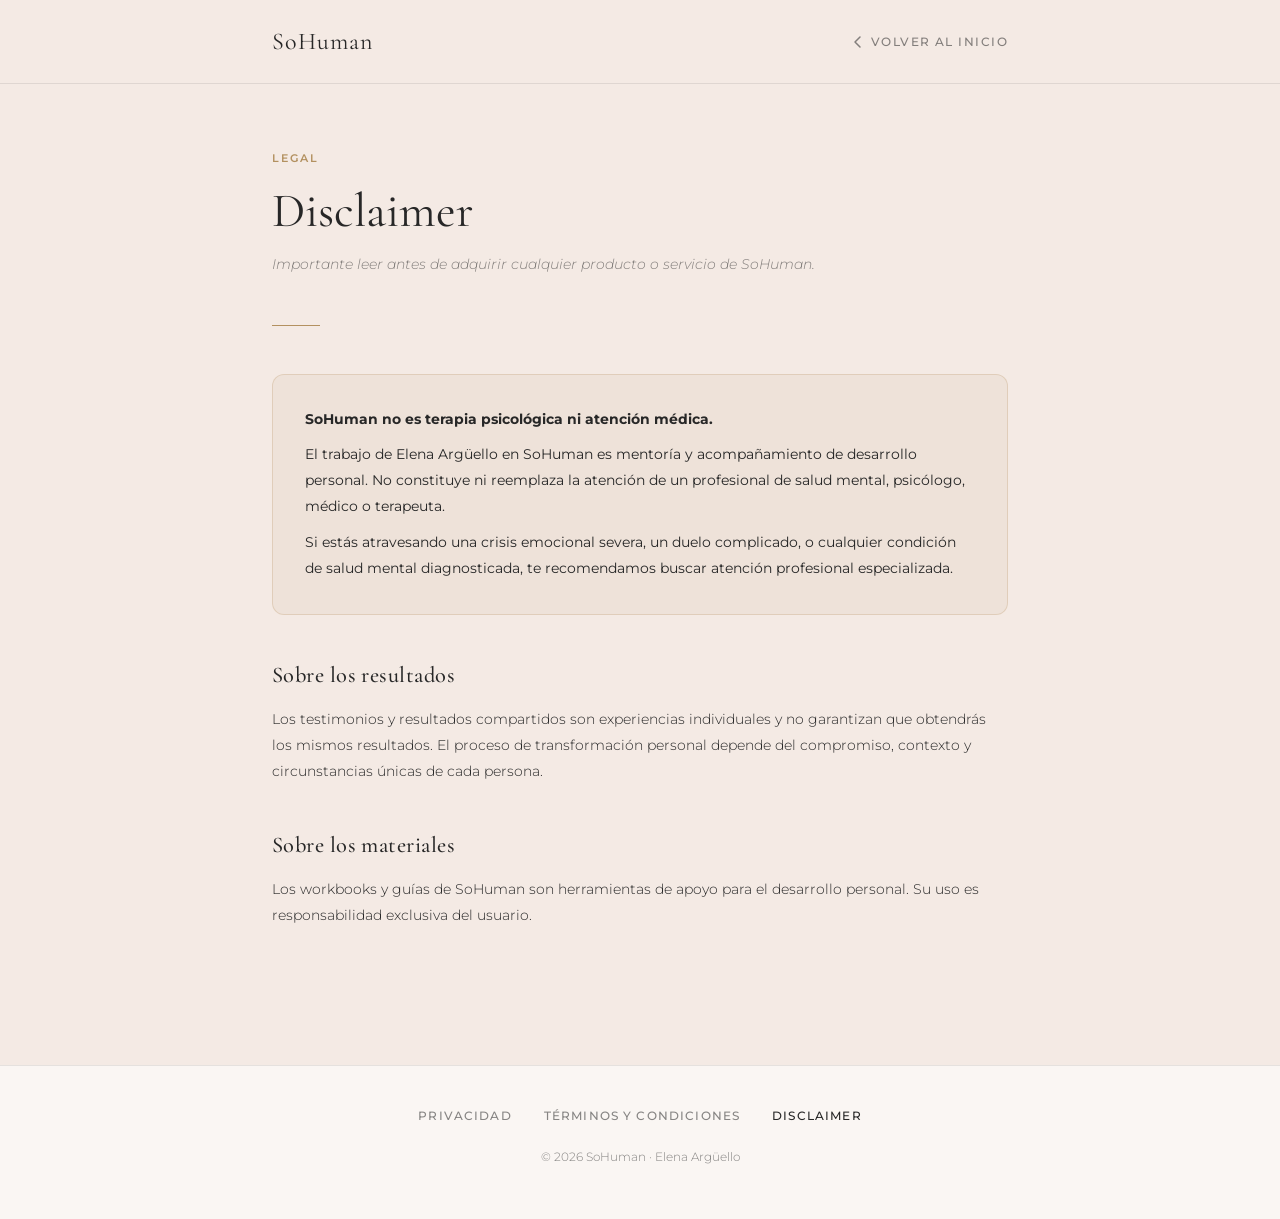
==== disclaimer/index.html @ 0a7062db "Create index.html" ====
<!DOCTYPE html>
<html lang="es">
<head>
  <meta charset="UTF-8" />
  <meta name="viewport" content="width=device-width, initial-scale=1.0" />
  <title>Disclaimer — SoHuman</title>
  <link rel="icon" type="image/png" href="/propuesta-2/favicon.png" />
  <meta name="robots" content="noindex" />
  <link rel="preconnect" href="https://fonts.googleapis.com" />
  <link rel="preconnect" href="https://fonts.gstatic.com" crossorigin />
  <link href="https://fonts.googleapis.com/css2?family=Cormorant+Garamond:ital,wght@0,300;0,400;0,500;1,300;1,400;1,500&family=Montserrat:wght@300;400;500;600&display=swap" rel="stylesheet" />
  <style>
    *, *::before, *::after { box-sizing: border-box; margin: 0; padding: 0; }
    :root {
      --cream: #F4EAE4;
      --cream-light: #faf6f3;
      --gold: #b39160;
      --ink: #272727;
      --serif: 'Cormorant Garamond', Georgia, serif;
      --sans: 'Montserrat', Arial, sans-serif;
      --muted: rgba(39,39,39,.55);
    }
    html { scroll-behavior: smooth; }
    body {
      font-family: var(--sans);
      background: var(--cream);
      color: var(--ink);
      line-height: 1.8;
      font-size: 1rem;
    }
    a { color: inherit; text-decoration: none; }
    img { display: block; max-width: 100%; }

    /* ── Navbar ── */
    .nav {
      background: var(--cream);
      border-bottom: 1px solid rgba(39,39,39,.1);
      position: sticky;
      top: 0;
      z-index: 100;
    }
    .nav-inner {
      max-width: 800px;
      margin: 0 auto;
      padding: 1.25rem 2rem;
      display: flex;
      align-items: center;
      justify-content: space-between;
    }
    .nav-logo {
      font-family: var(--serif);
      font-size: 1.5rem;
      font-weight: 400;
      letter-spacing: .04em;
      color: var(--ink);
    }
    .nav-back {
      font-family: var(--sans);
      font-size: .75rem;
      font-weight: 500;
      letter-spacing: .12em;
      text-transform: uppercase;
      color: var(--muted);
      display: flex;
      align-items: center;
      gap: .4rem;
      transition: color .2s;
    }
    .nav-back:hover { color: var(--ink); }
    .nav-back svg { width: 14px; height: 14px; }

    /* ── Content ── */
    .page {
      max-width: 800px;
      margin: 0 auto;
      padding: 4rem 2rem 6rem;
    }
    .page-label {
      font-family: var(--sans);
      font-size: .7rem;
      font-weight: 600;
      letter-spacing: .18em;
      text-transform: uppercase;
      color: var(--gold);
      margin-bottom: 1rem;
    }
    .page-title {
      font-family: var(--serif);
      font-size: clamp(2rem, 5vw, 3rem);
      font-weight: 400;
      line-height: 1.15;
      color: var(--ink);
      margin-bottom: .75rem;
    }
    .page-intro {
      font-family: var(--sans);
      font-size: .88rem;
      font-weight: 300;
      color: var(--muted);
      font-style: italic;
      margin-bottom: 3rem;
    }
    .divider {
      width: 48px;
      height: 1px;
      background: var(--gold);
      margin-bottom: 3rem;
    }

    /* ── Sections ── */
    .section-block {
      margin-bottom: 2.5rem;
    }
    h2 {
      font-family: var(--serif);
      font-size: 1.4rem;
      font-weight: 500;
      color: var(--ink);
      margin-bottom: .75rem;
      letter-spacing: .02em;
    }
    p {
      font-size: .9rem;
      font-weight: 300;
      color: var(--ink);
      margin-bottom: .75rem;
    }

    /* ── Main callout ── */
    .callout-main {
      background: rgba(179,145,96,.08);
      border: 1px solid rgba(179,145,96,.25);
      border-radius: 12px;
      padding: 2rem 2rem;
      margin-bottom: 2.5rem;
    }
    .callout-main p {
      font-size: .9rem;
      font-weight: 400;
      margin-bottom: 0;
    }
    .callout-main p + p {
      margin-top: .6rem;
    }

    /* ── Footer ── */
    .footer {
      border-top: 1px solid rgba(39,39,39,.1);
      background: var(--cream-light);
    }
    .footer-inner {
      max-width: 800px;
      margin: 0 auto;
      padding: 2.5rem 2rem;
      display: flex;
      flex-direction: column;
      gap: 1.25rem;
      align-items: center;
      text-align: center;
    }
    .footer-legal {
      display: flex;
      gap: 2rem;
      flex-wrap: wrap;
      justify-content: center;
    }
    .footer-legal a {
      font-family: var(--sans);
      font-size: .72rem;
      font-weight: 500;
      letter-spacing: .1em;
      text-transform: uppercase;
      color: var(--muted);
      transition: color .2s;
    }
    .footer-legal a:hover,
    .footer-legal a[aria-current="page"] { color: var(--ink); }
    .footer-copy {
      font-family: var(--sans);
      font-size: .72rem;
      color: var(--muted);
    }

    @media (max-width: 600px) {
      .page { padding: 2.5rem 1.25rem 4rem; }
      .nav-inner { padding: 1rem 1.25rem; }
      .callout-main { padding: 1.5rem 1.25rem; }
    }
  </style>
</head>
<body>

  <nav class="nav">
    <div class="nav-inner">
      <a href="/" class="nav-logo">SoHuman</a>
      <a href="/" class="nav-back">
        <svg viewBox="0 0 14 14" fill="none" xmlns="http://www.w3.org/2000/svg">
          <path d="M9 2L4 7L9 12" stroke="currentColor" stroke-width="1.5" stroke-linecap="round" stroke-linejoin="round"/>
        </svg>
        Volver al inicio
      </a>
    </div>
  </nav>

  <main class="page">
    <p class="page-label">Legal</p>
    <h1 class="page-title">Disclaimer</h1>
    <p class="page-intro">Importante leer antes de adquirir cualquier producto o servicio de SoHuman.</p>
    <div class="divider"></div>

    <div class="callout-main">
      <p><strong>SoHuman no es terapia psicológica ni atención médica.</strong></p>
      <p>El trabajo de Elena Argüello en SoHuman es mentoría y acompañamiento de desarrollo personal. No constituye ni reemplaza la atención de un profesional de salud mental, psicólogo, médico o terapeuta.</p>
      <p>Si estás atravesando una crisis emocional severa, un duelo complicado, o cualquier condición de salud mental diagnosticada, te recomendamos buscar atención profesional especializada.</p>
    </div>

    <div class="section-block">
      <h2>Sobre los resultados</h2>
      <p>Los testimonios y resultados compartidos son experiencias individuales y no garantizan que obtendrás los mismos resultados. El proceso de transformación personal depende del compromiso, contexto y circunstancias únicas de cada persona.</p>
    </div>

    <div class="section-block">
      <h2>Sobre los materiales</h2>
      <p>Los workbooks y guías de SoHuman son herramientas de apoyo para el desarrollo personal. Su uso es responsabilidad exclusiva del usuario.</p>
    </div>
  </main>

  <footer class="footer">
    <div class="footer-inner">
      <nav class="footer-legal" aria-label="Legal">
        <a href="/privacidad/">Privacidad</a>
        <a href="/terminos/">Términos y Condiciones</a>
        <a href="/disclaimer/" aria-current="page">Disclaimer</a>
      </nav>
      <p class="footer-copy">© 2026 SoHuman · Elena Argüello</p>
    </div>
  </footer>

</body>
</html>
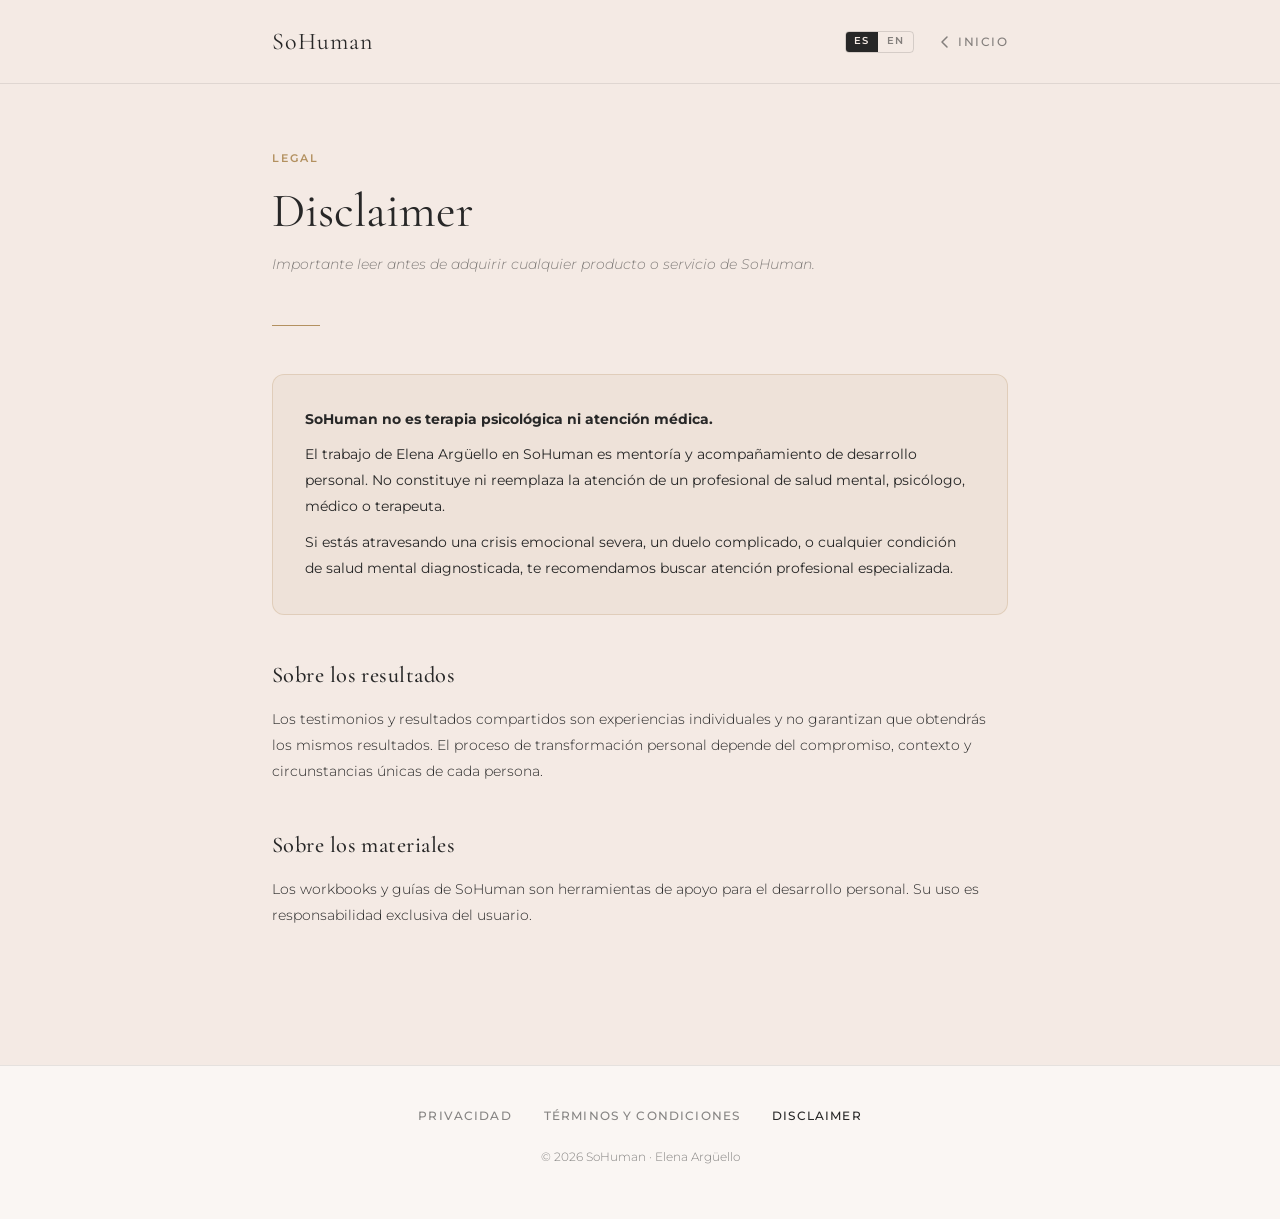
==== commit e21f2178: "Update index.html" ====
--- a/disclaimer/index.html
+++ b/disclaimer/index.html
@@ -21,165 +21,46 @@
       --muted: rgba(39,39,39,.55);
     }
     html { scroll-behavior: smooth; }
-    body {
-      font-family: var(--sans);
-      background: var(--cream);
-      color: var(--ink);
-      line-height: 1.8;
-      font-size: 1rem;
-    }
+    body { font-family: var(--sans); background: var(--cream); color: var(--ink); line-height: 1.8; font-size: 1rem; }
     a { color: inherit; text-decoration: none; }
     img { display: block; max-width: 100%; }
 
-    /* ── Navbar ── */
-    .nav {
-      background: var(--cream);
-      border-bottom: 1px solid rgba(39,39,39,.1);
-      position: sticky;
-      top: 0;
-      z-index: 100;
-    }
-    .nav-inner {
-      max-width: 800px;
-      margin: 0 auto;
-      padding: 1.25rem 2rem;
-      display: flex;
-      align-items: center;
-      justify-content: space-between;
-    }
-    .nav-logo {
-      font-family: var(--serif);
-      font-size: 1.5rem;
-      font-weight: 400;
-      letter-spacing: .04em;
-      color: var(--ink);
-    }
-    .nav-back {
-      font-family: var(--sans);
-      font-size: .75rem;
-      font-weight: 500;
-      letter-spacing: .12em;
-      text-transform: uppercase;
-      color: var(--muted);
-      display: flex;
-      align-items: center;
-      gap: .4rem;
-      transition: color .2s;
-    }
+    .nav { background: var(--cream); border-bottom: 1px solid rgba(39,39,39,.1); position: sticky; top: 0; z-index: 100; }
+    .nav-inner { max-width: 800px; margin: 0 auto; padding: 1.25rem 2rem; display: flex; align-items: center; justify-content: space-between; gap: 1rem; }
+    .nav-logo { font-family: var(--serif); font-size: 1.5rem; font-weight: 400; letter-spacing: .04em; color: var(--ink); }
+    .nav-right { display: flex; align-items: center; gap: 1.5rem; }
+    .nav-back { font-family: var(--sans); font-size: .75rem; font-weight: 500; letter-spacing: .12em; text-transform: uppercase; color: var(--muted); display: flex; align-items: center; gap: .4rem; transition: color .2s; }
     .nav-back:hover { color: var(--ink); }
-    .nav-back svg { width: 14px; height: 14px; }
+    .nav-back svg { width: 14px; height: 14px; flex-shrink: 0; }
 
-    /* ── Content ── */
-    .page {
-      max-width: 800px;
-      margin: 0 auto;
-      padding: 4rem 2rem 6rem;
-    }
-    .page-label {
-      font-family: var(--sans);
-      font-size: .7rem;
-      font-weight: 600;
-      letter-spacing: .18em;
-      text-transform: uppercase;
-      color: var(--gold);
-      margin-bottom: 1rem;
-    }
-    .page-title {
-      font-family: var(--serif);
-      font-size: clamp(2rem, 5vw, 3rem);
-      font-weight: 400;
-      line-height: 1.15;
-      color: var(--ink);
-      margin-bottom: .75rem;
-    }
-    .page-intro {
-      font-family: var(--sans);
-      font-size: .88rem;
-      font-weight: 300;
-      color: var(--muted);
-      font-style: italic;
-      margin-bottom: 3rem;
-    }
-    .divider {
-      width: 48px;
-      height: 1px;
-      background: var(--gold);
-      margin-bottom: 3rem;
-    }
+    .lang-switch { display: flex; align-items: center; border: 1px solid rgba(39,39,39,.15); border-radius: 4px; overflow: hidden; }
+    .lang-btn { font-family: var(--sans); font-size: .65rem; font-weight: 600; letter-spacing: .1em; text-transform: uppercase; padding: .3rem .55rem; cursor: pointer; background: none; border: none; color: var(--muted); transition: background .15s, color .15s; line-height: 1; }
+    .lang-btn.active { background: var(--ink); color: var(--cream); }
+    .lang-btn:not(.active):hover { background: rgba(39,39,39,.06); color: var(--ink); }
 
-    /* ── Sections ── */
-    .section-block {
-      margin-bottom: 2.5rem;
-    }
-    h2 {
-      font-family: var(--serif);
-      font-size: 1.4rem;
-      font-weight: 500;
-      color: var(--ink);
-      margin-bottom: .75rem;
-      letter-spacing: .02em;
-    }
-    p {
-      font-size: .9rem;
-      font-weight: 300;
-      color: var(--ink);
-      margin-bottom: .75rem;
-    }
+    .page { max-width: 800px; margin: 0 auto; padding: 4rem 2rem 6rem; }
+    .page-label { font-family: var(--sans); font-size: .7rem; font-weight: 600; letter-spacing: .18em; text-transform: uppercase; color: var(--gold); margin-bottom: 1rem; }
+    .page-title { font-family: var(--serif); font-size: clamp(2rem, 5vw, 3rem); font-weight: 400; line-height: 1.15; color: var(--ink); margin-bottom: .75rem; }
+    .page-intro { font-family: var(--sans); font-size: .88rem; font-weight: 300; color: var(--muted); font-style: italic; margin-bottom: 3rem; }
+    .divider { width: 48px; height: 1px; background: var(--gold); margin-bottom: 3rem; }
 
-    /* ── Main callout ── */
-    .callout-main {
-      background: rgba(179,145,96,.08);
-      border: 1px solid rgba(179,145,96,.25);
-      border-radius: 12px;
-      padding: 2rem 2rem;
-      margin-bottom: 2.5rem;
-    }
-    .callout-main p {
-      font-size: .9rem;
-      font-weight: 400;
-      margin-bottom: 0;
-    }
-    .callout-main p + p {
-      margin-top: .6rem;
-    }
+    .section-block { margin-bottom: 2.5rem; }
+    h2 { font-family: var(--serif); font-size: 1.4rem; font-weight: 500; color: var(--ink); margin-bottom: .75rem; letter-spacing: .02em; }
+    p { font-size: .9rem; font-weight: 300; color: var(--ink); margin-bottom: .75rem; }
 
-    /* ── Footer ── */
-    .footer {
-      border-top: 1px solid rgba(39,39,39,.1);
-      background: var(--cream-light);
-    }
-    .footer-inner {
-      max-width: 800px;
-      margin: 0 auto;
-      padding: 2.5rem 2rem;
-      display: flex;
-      flex-direction: column;
-      gap: 1.25rem;
-      align-items: center;
-      text-align: center;
-    }
-    .footer-legal {
-      display: flex;
-      gap: 2rem;
-      flex-wrap: wrap;
-      justify-content: center;
-    }
-    .footer-legal a {
-      font-family: var(--sans);
-      font-size: .72rem;
-      font-weight: 500;
-      letter-spacing: .1em;
-      text-transform: uppercase;
-      color: var(--muted);
-      transition: color .2s;
-    }
-    .footer-legal a:hover,
-    .footer-legal a[aria-current="page"] { color: var(--ink); }
-    .footer-copy {
-      font-family: var(--sans);
-      font-size: .72rem;
-      color: var(--muted);
-    }
+    .callout-main { background: rgba(179,145,96,.08); border: 1px solid rgba(179,145,96,.25); border-radius: 12px; padding: 2rem; margin-bottom: 2.5rem; }
+    .callout-main p { font-size: .9rem; font-weight: 400; margin-bottom: 0; }
+    .callout-main p + p { margin-top: .6rem; }
+
+    [data-lang] { display: none; }
+    [data-lang].visible { display: block; }
+
+    .footer { border-top: 1px solid rgba(39,39,39,.1); background: var(--cream-light); }
+    .footer-inner { max-width: 800px; margin: 0 auto; padding: 2.5rem 2rem; display: flex; flex-direction: column; gap: 1.25rem; align-items: center; text-align: center; }
+    .footer-legal { display: flex; gap: 2rem; flex-wrap: wrap; justify-content: center; }
+    .footer-legal a { font-family: var(--sans); font-size: .72rem; font-weight: 500; letter-spacing: .1em; text-transform: uppercase; color: var(--muted); transition: color .2s; }
+    .footer-legal a:hover, .footer-legal a[aria-current="page"] { color: var(--ink); }
+    .footer-copy { font-family: var(--sans); font-size: .72rem; color: var(--muted); }
 
     @media (max-width: 600px) {
       .page { padding: 2.5rem 1.25rem 4rem; }
@@ -193,48 +74,99 @@
   <nav class="nav">
     <div class="nav-inner">
       <a href="/" class="nav-logo">SoHuman</a>
-      <a href="/" class="nav-back">
-        <svg viewBox="0 0 14 14" fill="none" xmlns="http://www.w3.org/2000/svg">
-          <path d="M9 2L4 7L9 12" stroke="currentColor" stroke-width="1.5" stroke-linecap="round" stroke-linejoin="round"/>
-        </svg>
-        Volver al inicio
-      </a>
+      <div class="nav-right">
+        <div class="lang-switch" role="group" aria-label="Idioma">
+          <button class="lang-btn active" data-set-lang="es">ES</button>
+          <button class="lang-btn" data-set-lang="en">EN</button>
+        </div>
+        <a href="/" class="nav-back">
+          <svg viewBox="0 0 14 14" fill="none" xmlns="http://www.w3.org/2000/svg"><path d="M9 2L4 7L9 12" stroke="currentColor" stroke-width="1.5" stroke-linecap="round" stroke-linejoin="round"/></svg>
+          <span data-lang="es" class="visible">Inicio</span>
+          <span data-lang="en">Home</span>
+        </a>
+      </div>
     </div>
   </nav>
 
   <main class="page">
-    <p class="page-label">Legal</p>
-    <h1 class="page-title">Disclaimer</h1>
-    <p class="page-intro">Importante leer antes de adquirir cualquier producto o servicio de SoHuman.</p>
-    <div class="divider"></div>
 
-    <div class="callout-main">
-      <p><strong>SoHuman no es terapia psicológica ni atención médica.</strong></p>
-      <p>El trabajo de Elena Argüello en SoHuman es mentoría y acompañamiento de desarrollo personal. No constituye ni reemplaza la atención de un profesional de salud mental, psicólogo, médico o terapeuta.</p>
-      <p>Si estás atravesando una crisis emocional severa, un duelo complicado, o cualquier condición de salud mental diagnosticada, te recomendamos buscar atención profesional especializada.</p>
+    <!-- ── ESPAÑOL ── -->
+    <div data-lang="es" class="visible">
+      <p class="page-label">Legal</p>
+      <h1 class="page-title">Disclaimer</h1>
+      <p class="page-intro">Importante leer antes de adquirir cualquier producto o servicio de SoHuman.</p>
+      <div class="divider"></div>
+
+      <div class="callout-main">
+        <p><strong>SoHuman no es terapia psicológica ni atención médica.</strong></p>
+        <p>El trabajo de Elena Argüello en SoHuman es mentoría y acompañamiento de desarrollo personal. No constituye ni reemplaza la atención de un profesional de salud mental, psicólogo, médico o terapeuta.</p>
+        <p>Si estás atravesando una crisis emocional severa, un duelo complicado, o cualquier condición de salud mental diagnosticada, te recomendamos buscar atención profesional especializada.</p>
+      </div>
+
+      <div class="section-block">
+        <h2>Sobre los resultados</h2>
+        <p>Los testimonios y resultados compartidos son experiencias individuales y no garantizan que obtendrás los mismos resultados. El proceso de transformación personal depende del compromiso, contexto y circunstancias únicas de cada persona.</p>
+      </div>
+      <div class="section-block">
+        <h2>Sobre los materiales</h2>
+        <p>Los workbooks y guías de SoHuman son herramientas de apoyo para el desarrollo personal. Su uso es responsabilidad exclusiva del usuario.</p>
+      </div>
     </div>
 
-    <div class="section-block">
-      <h2>Sobre los resultados</h2>
-      <p>Los testimonios y resultados compartidos son experiencias individuales y no garantizan que obtendrás los mismos resultados. El proceso de transformación personal depende del compromiso, contexto y circunstancias únicas de cada persona.</p>
+    <!-- ── ENGLISH ── -->
+    <div data-lang="en">
+      <p class="page-label">Legal</p>
+      <h1 class="page-title">Disclaimer</h1>
+      <p class="page-intro">Please read before purchasing any SoHuman product or service.</p>
+      <div class="divider"></div>
+
+      <div class="callout-main">
+        <p><strong>SoHuman is not psychological therapy or medical care.</strong></p>
+        <p>Elena Argüello's work at SoHuman is personal development mentoring and coaching. It does not constitute or replace care from a mental health professional, psychologist, physician, or therapist.</p>
+        <p>If you are going through a severe emotional crisis, complicated grief, or any diagnosed mental health condition, we strongly encourage you to seek specialized professional support.</p>
+      </div>
+
+      <div class="section-block">
+        <h2>About results</h2>
+        <p>Testimonials and results shared are individual experiences and do not guarantee you will achieve the same outcomes. Personal transformation depends on each person's commitment, context, and unique circumstances.</p>
+      </div>
+      <div class="section-block">
+        <h2>About materials</h2>
+        <p>SoHuman workbooks and guides are tools to support personal development. Their use is the sole responsibility of the user.</p>
+      </div>
     </div>
 
-    <div class="section-block">
-      <h2>Sobre los materiales</h2>
-      <p>Los workbooks y guías de SoHuman son herramientas de apoyo para el desarrollo personal. Su uso es responsabilidad exclusiva del usuario.</p>
-    </div>
   </main>
 
   <footer class="footer">
     <div class="footer-inner">
       <nav class="footer-legal" aria-label="Legal">
-        <a href="/privacidad/">Privacidad</a>
-        <a href="/terminos/">Términos y Condiciones</a>
+        <a href="/privacidad/">
+          <span data-lang="es" class="visible">Privacidad</span>
+          <span data-lang="en">Privacy</span>
+        </a>
+        <a href="/terminos/">
+          <span data-lang="es" class="visible">Términos y Condiciones</span>
+          <span data-lang="en">Terms &amp; Conditions</span>
+        </a>
         <a href="/disclaimer/" aria-current="page">Disclaimer</a>
       </nav>
       <p class="footer-copy">© 2026 SoHuman · Elena Argüello</p>
     </div>
   </footer>
 
+  <script>
+    const btns = document.querySelectorAll('[data-set-lang]');
+    const blocks = document.querySelectorAll('[data-lang]');
+    function setLang(lang) {
+      document.documentElement.lang = lang;
+      blocks.forEach(el => el.classList.toggle('visible', el.dataset.lang === lang));
+      btns.forEach(btn => btn.classList.toggle('active', btn.dataset.setLang === lang));
+      try { localStorage.setItem('sh-lang', lang); } catch(e) {}
+    }
+    btns.forEach(btn => btn.addEventListener('click', () => setLang(btn.dataset.setLang)));
+    const saved = (() => { try { return localStorage.getItem('sh-lang'); } catch(e) { return null; } })();
+    if (saved === 'en') setLang('en');
+  </script>
 </body>
 </html>
